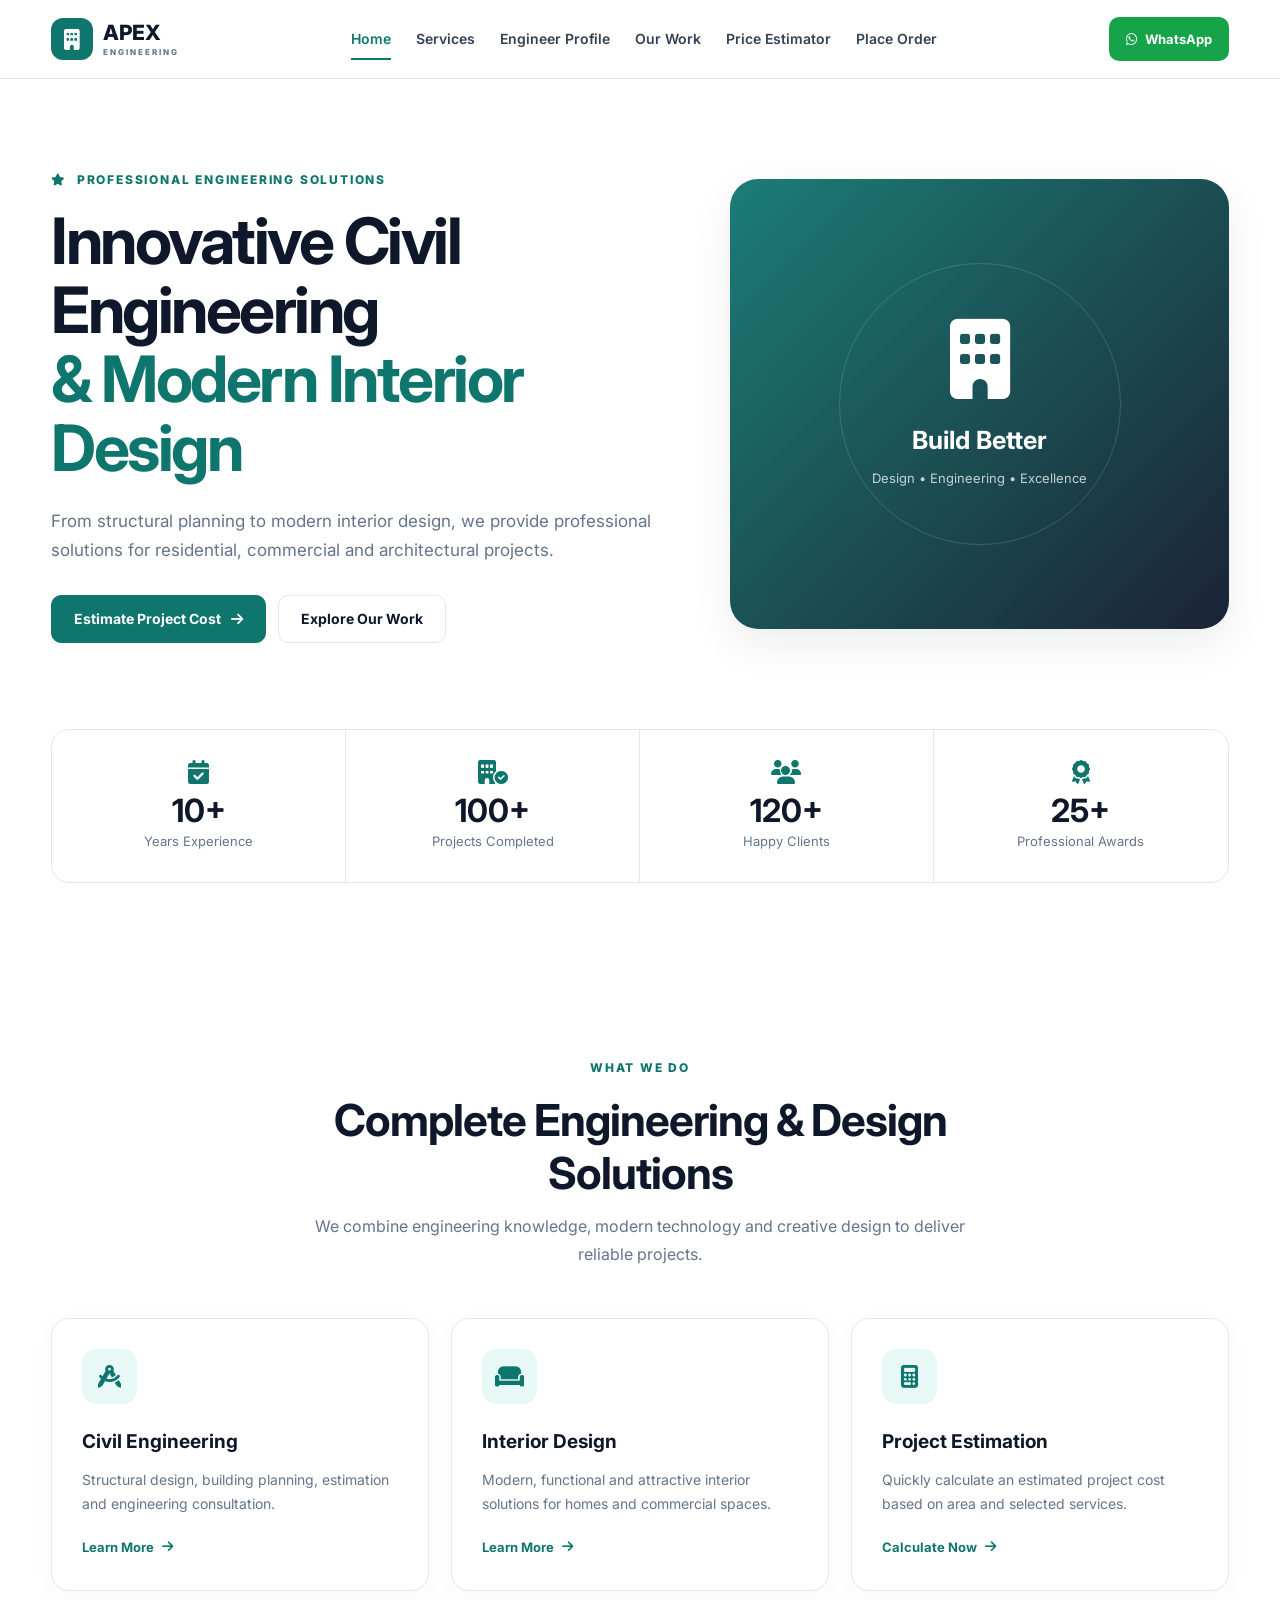
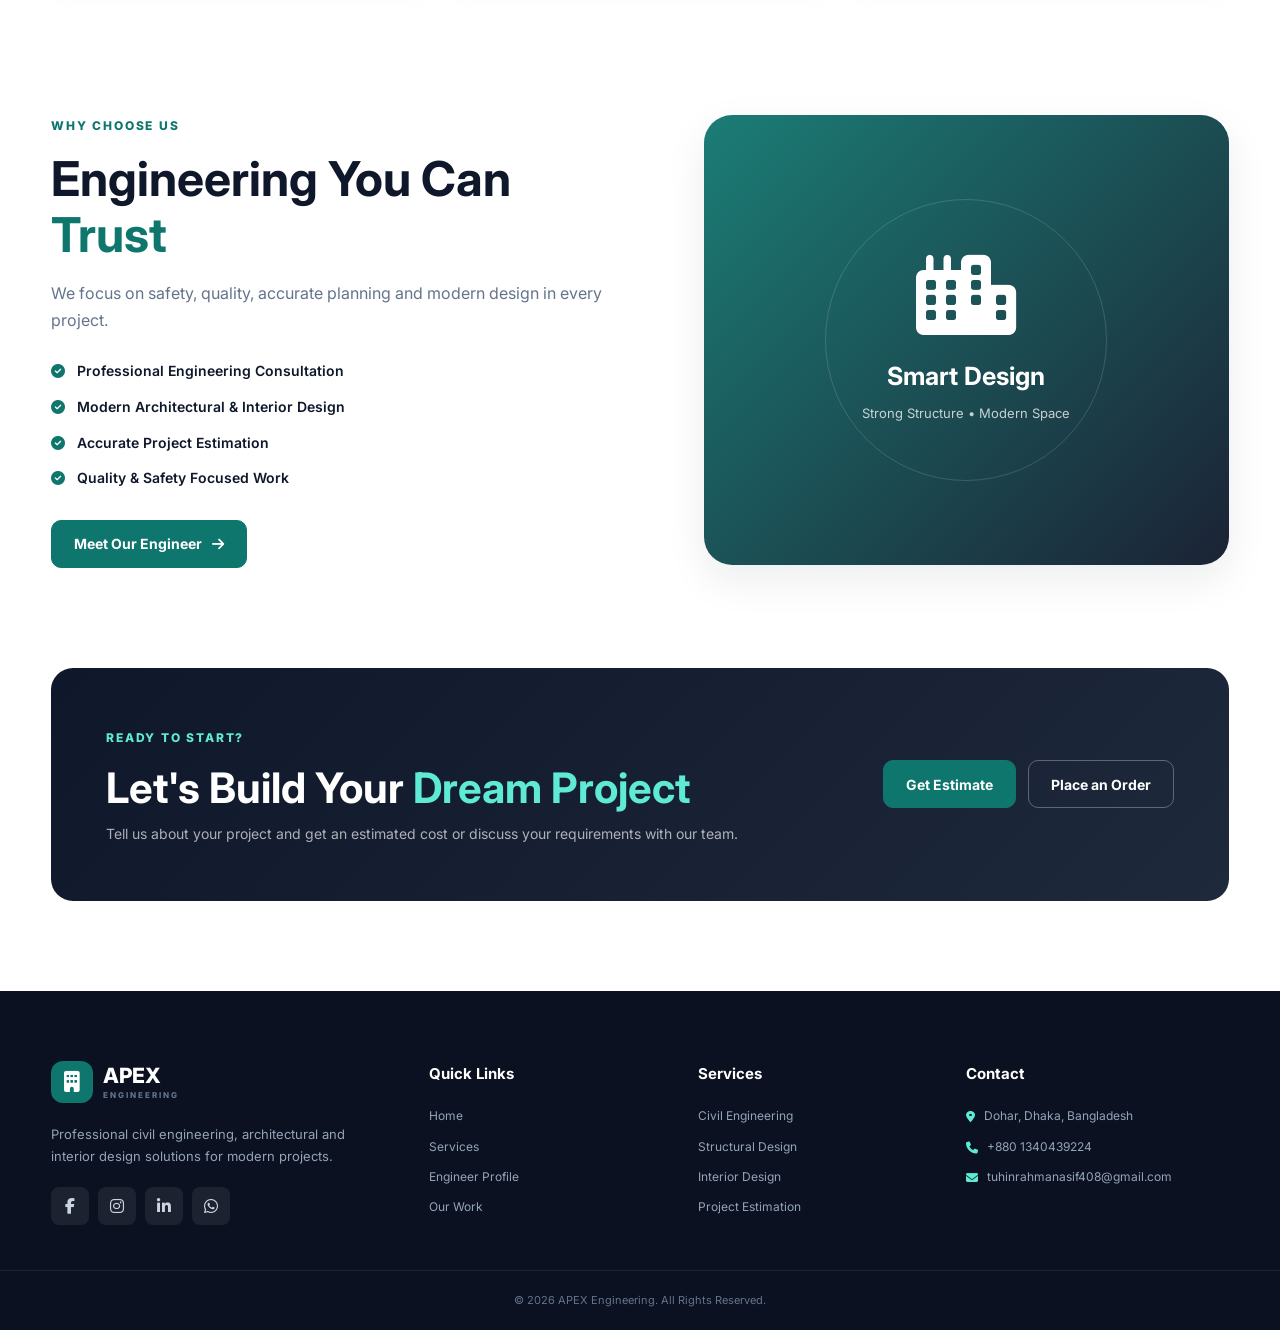
==== index.html @ cb7fb46f "first commit" ====
<!DOCTYPE html>
<html lang="en">
<head>
    <meta charset="UTF-8">
    <meta name="viewport" content="width=device-width, initial-scale=1.0">
    <title>APEX Engineering | Civil Engineering & Interior Design</title>
    <meta name="description" content="APEX Engineering - civil engineering and interior design services in Bangladesh. Get a free quote for your residential or commercial project.">
    <meta property="og:title" content="APEX Engineering | Civil Engineering & Interior Design">
    <meta property="og:description" content="APEX Engineering - civil engineering and interior design services in Bangladesh. Get a free quote for your residential or commercial project.">
    <meta property="og:type" content="website">

    <link rel="stylesheet" href="style.css">

    <link rel="preconnect" href="https://fonts.googleapis.com">
    <link rel="preconnect" href="https://fonts.gstatic.com" crossorigin>
    <link href="https://fonts.googleapis.com/css2?family=Inter:wght@400;500;600;700;800&display=swap" rel="stylesheet">

    <link rel="stylesheet"
          href="https://cdnjs.cloudflare.com/ajax/libs/font-awesome/6.5.2/css/all.min.css">
</head>

<body>

<header class="header">
    <nav class="navbar">

        <a href="index.html" class="logo">
            <i class="fa-solid fa-building"></i>
            <span>APEX <small>ENGINEERING</small></span>
        </a>

        <div class="nav-links">
            <a href="index.html" class="active">Home</a>
            <a href="services.html">Services</a>
            <a href="about.html">Engineer Profile</a>
            <a href="portfolio.html">Our Work</a>
            <a href="calculator.html">Price Estimator</a>
            <a href="order.html">Place Order</a>
        </div>

        <a href="https://wa.me/8801876910424" class="whatsapp-btn">
            <i class="fa-brands fa-whatsapp"></i>
            WhatsApp
        </a>

        <button class="menu-btn">
            <i class="fa-solid fa-bars"></i>
        </button>

    </nav>
</header>


<main>

    <!-- HERO SECTION -->
    <section class="hero">

        <div class="hero-content">

            <span class="hero-tag">
                <i class="fa-solid fa-star"></i>
                PROFESSIONAL ENGINEERING SOLUTIONS
            </span>

            <h1>
                Innovative Civil Engineering
                <span>& Modern Interior Design</span>
            </h1>

            <p>
                From structural planning to modern interior design,
                we provide professional solutions for residential,
                commercial and architectural projects.
            </p>

            <div class="hero-buttons">
                <a href="calculator.html" class="btn primary-btn">
                    Estimate Project Cost
                    <i class="fa-solid fa-arrow-right"></i>
                </a>

                <a href="portfolio.html" class="btn secondary-btn">
                    Explore Our Work
                </a>
            </div>

        </div>

        <div class="hero-image">
            <div class="hero-image-box">
                <i class="fa-solid fa-building"></i>
                <h3>Build Better</h3>
                <p>Design • Engineering • Excellence</p>
            </div>
        </div>

    </section>


    <!-- STATS -->
    <section class="stats-section">

        <div class="stat-box">
            <i class="fa-solid fa-calendar-check"></i>
            <h2>10+</h2>
            <p>Years Experience</p>
        </div>

        <div class="stat-box">
            <i class="fa-solid fa-building-circle-check"></i>
            <h2>100+</h2>
            <p>Projects Completed</p>
        </div>

        <div class="stat-box">
            <i class="fa-solid fa-users"></i>
            <h2>120+</h2>
            <p>Happy Clients</p>
        </div>

        <div class="stat-box">
            <i class="fa-solid fa-award"></i>
            <h2>25+</h2>
            <p>Professional Awards</p>
        </div>

    </section>


    <!-- INTRO -->
    <section class="section">

        <div class="section-heading">
            <span>WHAT WE DO</span>
            <h2>Complete Engineering & Design Solutions</h2>
            <p>
                We combine engineering knowledge, modern technology
                and creative design to deliver reliable projects.
            </p>
        </div>


        <div class="service-preview-grid">

            <div class="service-card">
                <div class="service-icon">
                    <i class="fa-solid fa-drafting-compass"></i>
                </div>

                <h3>Civil Engineering</h3>

                <p>
                    Structural design, building planning,
                    estimation and engineering consultation.
                </p>

                <a href="services.html">
                    Learn More <i class="fa-solid fa-arrow-right"></i>
                </a>
            </div>


            <div class="service-card">
                <div class="service-icon">
                    <i class="fa-solid fa-couch"></i>
                </div>

                <h3>Interior Design</h3>

                <p>
                    Modern, functional and attractive interior
                    solutions for homes and commercial spaces.
                </p>

                <a href="services.html">
                    Learn More <i class="fa-solid fa-arrow-right"></i>
                </a>
            </div>


            <div class="service-card">
                <div class="service-icon">
                    <i class="fa-solid fa-calculator"></i>
                </div>

                <h3>Project Estimation</h3>

                <p>
                    Quickly calculate an estimated project cost
                    based on area and selected services.
                </p>

                <a href="calculator.html">
                    Calculate Now <i class="fa-solid fa-arrow-right"></i>
                </a>
            </div>

        </div>

    </section>


    <!-- WHY CHOOSE US -->
    <section class="why-section">

        <div class="why-content">

            <span class="section-label">WHY CHOOSE US</span>

            <h2>
                Engineering You Can
                <span>Trust</span>
            </h2>

            <p>
                We focus on safety, quality, accurate planning and
                modern design in every project.
            </p>

            <div class="check-list">

                <div>
                    <i class="fa-solid fa-circle-check"></i>
                    <span>Professional Engineering Consultation</span>
                </div>

                <div>
                    <i class="fa-solid fa-circle-check"></i>
                    <span>Modern Architectural & Interior Design</span>
                </div>

                <div>
                    <i class="fa-solid fa-circle-check"></i>
                    <span>Accurate Project Estimation</span>
                </div>

                <div>
                    <i class="fa-solid fa-circle-check"></i>
                    <span>Quality & Safety Focused Work</span>
                </div>

            </div>

            <a href="about.html" class="btn primary-btn">
                Meet Our Engineer
                <i class="fa-solid fa-arrow-right"></i>
            </a>

        </div>

        <div class="why-image">
            <div class="building-placeholder">
                <i class="fa-solid fa-city"></i>
                <h3>Smart Design</h3>
                <p>Strong Structure • Modern Space</p>
            </div>
        </div>

    </section>


    <!-- CTA -->
    <section class="cta-section">

        <div>
            <span>READY TO START?</span>

            <h2>
                Let's Build Your
                <strong>Dream Project</strong>
            </h2>

            <p>
                Tell us about your project and get an estimated
                cost or discuss your requirements with our team.
            </p>
        </div>

        <div class="cta-buttons">

            <a href="calculator.html" class="btn primary-btn">
                Get Estimate
            </a>

            <a href="order.html" class="btn secondary-btn">
                Place an Order
            </a>

        </div>

    </section>

</main>


<footer class="footer">

    <div class="footer-container">

        <div class="footer-about">

            <a href="index.html" class="logo">
                <i class="fa-solid fa-building"></i>
                <span>APEX <small>ENGINEERING</small></span>
            </a>

            <p>
                Professional civil engineering, architectural and
                interior design solutions for modern projects.
            </p>

            <div class="social-links">
                <a href="#"><i class="fa-brands fa-facebook-f"></i></a>
                <a href="#"><i class="fa-brands fa-instagram"></i></a>
                <a href="#"><i class="fa-brands fa-linkedin-in"></i></a>
                <a href="https://wa.me/8801876910424">
                    <i class="fa-brands fa-whatsapp"></i>
                </a>
            </div>

        </div>


        <div class="footer-column">

            <h3>Quick Links</h3>

            <a href="index.html">Home</a>
            <a href="services.html">Services</a>
            <a href="about.html">Engineer Profile</a>
            <a href="portfolio.html">Our Work</a>

        </div>


        <div class="footer-column">

            <h3>Services</h3>

            <a href="services.html">Civil Engineering</a>
            <a href="services.html">Structural Design</a>
            <a href="services.html">Interior Design</a>
            <a href="calculator.html">Project Estimation</a>

        </div>


        <div class="footer-column">

            <h3>Contact</h3>

            <p>
                <i class="fa-solid fa-location-dot"></i>
                Dohar, Dhaka, Bangladesh
            </p>

            <p>
                <i class="fa-solid fa-phone"></i>
                +880 1340439224
            </p>

            <p>
                <i class="fa-solid fa-envelope"></i>
                tuhinrahmanasif408@gmail.com
            </p>

        </div>

    </div>


    <div class="footer-bottom">
        <p>
            © 2026 APEX Engineering. All Rights Reserved.
        </p>
    </div>

</footer>


<script src="config.js"></script>
<script src="script.js"></script>

</body>
</html>
---- style.css ----
/* =========================================
   APEX ENGINEERING
   GLOBAL STYLE SHEET
========================================= */

* {
    margin: 0;
    padding: 0;
    box-sizing: border-box;
}

:root {
    --primary: #0f766e;
    --primary-dark: #115e59;
    --secondary: #14b8a6;
    --dark: #0f172a;
    --dark-2: #1e293b;
    --text: #334155;
    --muted: #64748b;
    --light: #f8fafc;
    --white: #ffffff;
    --border: #e2e8f0;
    --shadow: 0 15px 40px rgba(15, 23, 42, 0.08);
    --radius: 18px;
}

html {
    scroll-behavior: smooth;
}

body {
    font-family: "Inter", sans-serif;
    background: var(--white);
    color: var(--text);
    line-height: 1.7;
}

a {
    text-decoration: none;
    color: inherit;
}

button,
input,
textarea,
select {
    font-family: inherit;
}

img {
    max-width: 100%;
    display: block;
}


/* =========================================
   HEADER / NAVBAR
========================================= */

.header {
    position: sticky;
    top: 0;
    z-index: 1000;
    background: rgba(255, 255, 255, 0.96);
    border-bottom: 1px solid var(--border);
    backdrop-filter: blur(12px);
}

.navbar {
    width: min(1200px, 92%);
    margin: auto;
    min-height: 78px;

    display: flex;
    align-items: center;
    justify-content: space-between;
    gap: 25px;
}

.logo {
    display: inline-flex;
    align-items: center;
    gap: 10px;

    color: var(--dark);
    font-size: 21px;
    font-weight: 800;
    letter-spacing: -0.5px;
}

.logo i {
    width: 42px;
    height: 42px;

    display: flex;
    align-items: center;
    justify-content: center;

    border-radius: 12px;

    background: var(--primary);
    color: white;
}

.logo span {
    display: flex;
    flex-direction: column;
    line-height: 1;
}

.logo small {
    margin-top: 5px;

    font-size: 8px;
    letter-spacing: 2px;
    color: var(--muted);
}

.nav-links {
    display: flex;
    align-items: center;
    gap: 25px;
}

.nav-links a {
    position: relative;

    color: var(--text);
    font-size: 14px;
    font-weight: 600;

    transition: 0.3s ease;
}

.nav-links a:hover,
.nav-links a.active {
    color: var(--primary);
}

.nav-links a.active::after {
    content: "";

    position: absolute;
    left: 0;
    right: 0;
    bottom: -9px;

    height: 2px;
    background: var(--primary);
}

.whatsapp-btn {
    display: inline-flex;
    align-items: center;
    gap: 8px;

    padding: 11px 17px;

    border-radius: 10px;

    background: #16a34a;
    color: white;

    font-size: 13px;
    font-weight: 700;

    transition: 0.3s ease;
}

.whatsapp-btn:hover {
    transform: translateY(-2px);
    filter: brightness(0.95);
}

.menu-btn {
    display: none;

    border: 0;
    background: transparent;

    font-size: 25px;
    color: var(--dark);

    cursor: pointer;
}


/* =========================================
   BUTTONS
========================================= */

.btn {
    display: inline-flex;
    align-items: center;
    justify-content: center;
    gap: 10px;

    min-height: 48px;
    padding: 0 22px;

    border-radius: 10px;

    font-size: 14px;
    font-weight: 700;

    transition: 0.3s ease;
    cursor: pointer;
}

.primary-btn {
    background: var(--primary);
    color: white;
    border: 1px solid var(--primary);
}

.primary-btn:hover {
    background: var(--primary-dark);
    border-color: var(--primary-dark);

    transform: translateY(-2px);
    box-shadow: 0 10px 25px rgba(15, 118, 110, 0.25);
}

.secondary-btn {
    background: white;
    color: var(--dark);
    border: 1px solid var(--border);
}

.secondary-btn:hover {
    border-color: var(--primary);
    color: var(--primary);

    transform: translateY(-2px);
}

.hero-buttons,
.cta-buttons {
    display: flex;
    align-items: center;
    gap: 12px;
    flex-wrap: wrap;
}


/* =========================================
   HOME HERO
========================================= */

.hero {
    width: min(1200px, 92%);
    min-height: 650px;

    margin: auto;

    display: grid;
    grid-template-columns: 1.1fr 0.9fr;
    align-items: center;

    gap: 70px;
    padding: 70px 0;
}

.hero-content {
    max-width: 650px;
}

.hero-tag,
.page-hero > span,
.section-heading > span,
.section-label,
.cta-section > div > span {
    display: inline-block;

    margin-bottom: 15px;

    color: var(--primary);

    font-size: 12px;
    font-weight: 800;
    letter-spacing: 1.8px;
}

.hero-tag i {
    margin-right: 5px;
}

.hero h1 {
    color: var(--dark);

    font-size: clamp(40px, 5vw, 66px);
    line-height: 1.08;

    letter-spacing: -2.5px;
}

.hero h1 span {
    display: block;
    color: var(--primary);
}

.hero p {
    max-width: 600px;

    margin: 25px 0 30px;

    color: var(--muted);
    font-size: 17px;
}

.hero-image {
    display: flex;
    justify-content: center;
}

.hero-image-box,
.building-placeholder,
.profile-placeholder {
    position: relative;

    width: 100%;
    min-height: 450px;

    display: flex;
    flex-direction: column;
    align-items: center;
    justify-content: center;

    overflow: hidden;

    border-radius: 28px;

    background:
        linear-gradient(135deg, rgba(15, 118, 110, 0.95), rgba(15, 23, 42, 0.95));

    color: white;

    box-shadow: var(--shadow);
}

.hero-image-box::before,
.building-placeholder::before,
.profile-placeholder::before {
    content: "";

    position: absolute;

    width: 280px;
    height: 280px;

    border: 1px solid rgba(255, 255, 255, 0.15);
    border-radius: 50%;
}

.hero-image-box i,
.building-placeholder i {
    position: relative;

    margin-bottom: 20px;

    font-size: 80px;
}

.hero-image-box h3,
.building-placeholder h3 {
    position: relative;

    font-size: 25px;
}

.hero-image-box p,
.building-placeholder p {
    position: relative;

    margin: 5px 0 0;

    color: rgba(255, 255, 255, 0.75);
    font-size: 13px;
}


/* =========================================
   STATS
========================================= */

.stats-section {
    width: min(1200px, 92%);
    margin: 0 auto 80px;

    display: grid;
    grid-template-columns: repeat(4, 1fr);

    border: 1px solid var(--border);
    border-radius: var(--radius);

    overflow: hidden;
}

.stat-box {
    padding: 30px 20px;

    text-align: center;

    border-right: 1px solid var(--border);
}

.stat-box:last-child {
    border-right: none;
}

.stat-box i {
    margin-bottom: 8px;

    color: var(--primary);
    font-size: 24px;
}

.stat-box h2 {
    color: var(--dark);

    font-size: 32px;
    line-height: 1.2;
}

.stat-box p {
    color: var(--muted);
    font-size: 13px;
}


/* =========================================
   GENERAL SECTION
========================================= */

.section {
    width: min(1200px, 92%);
    margin: 0 auto;
    padding: 90px 0;
}

.section-heading {
    max-width: 700px;
    margin: 0 auto 50px;

    text-align: center;
}

.section-heading h2 {
    color: var(--dark);

    font-size: clamp(30px, 4vw, 44px);
    line-height: 1.2;
    letter-spacing: -1px;
}

.section-heading p {
    margin-top: 14px;
    color: var(--muted);
}


/* =========================================
   SERVICE CARDS
========================================= */

.service-preview-grid,
.services-grid {
    display: grid;
    grid-template-columns: repeat(3, 1fr);
    gap: 22px;
}

.service-card {
    padding: 30px;

    background: white;

    border: 1px solid var(--border);
    border-radius: var(--radius);

    box-shadow: 0 5px 25px rgba(15, 23, 42, 0.03);

    transition: 0.3s ease;
}

.service-card:hover {
    transform: translateY(-7px);
    border-color: rgba(15, 118, 110, 0.3);

    box-shadow: var(--shadow);
}

.service-icon {
    width: 55px;
    height: 55px;

    display: flex;
    align-items: center;
    justify-content: center;

    margin-bottom: 22px;

    border-radius: 14px;

    background: rgba(20, 184, 166, 0.1);
    color: var(--primary);

    font-size: 23px;
}

.service-card h3 {
    margin-bottom: 10px;

    color: var(--dark);
    font-size: 19px;
}

.service-card p {
    color: var(--muted);
    font-size: 14px;
}

.service-card a {
    display: inline-flex;
    align-items: center;
    gap: 8px;

    margin-top: 20px;

    color: var(--primary);

    font-size: 13px;
    font-weight: 700;
}

.service-card ul {
    margin-top: 20px;
    padding-left: 0;

    list-style: none;
}

.service-card li {
    position: relative;

    padding: 7px 0 7px 22px;

    color: var(--text);
    font-size: 13px;
}

.service-card li::before {
    content: "\f058";

    position: absolute;
    left: 0;

    font-family: "Font Awesome 6 Free";
    font-weight: 900;

    color: var(--primary);
}


/* =========================================
   WHY SECTION
========================================= */

.why-section {
    width: min(1200px, 92%);
    margin: 30px auto 100px;

    display: grid;
    grid-template-columns: 1fr 0.9fr;

    gap: 70px;
    align-items: center;
}

.why-content h2 {
    color: var(--dark);

    font-size: clamp(32px, 4vw, 48px);
    line-height: 1.15;
}

.why-content h2 span,
.calculator-info h2 span,
.order-info h2 span {
    color: var(--primary);
}

.why-content > p {
    max-width: 600px;

    margin: 18px 0 25px;

    color: var(--muted);
}

.check-list {
    margin-bottom: 30px;
}

.check-list div {
    display: flex;
    align-items: center;
    gap: 12px;

    margin: 12px 0;

    color: var(--dark);
    font-size: 14px;
    font-weight: 600;
}

.check-list i {
    color: var(--primary);
}


/* =========================================
   PAGE HERO
========================================= */

.page-hero {
    padding: 100px 20px;

    text-align: center;

    background:
        linear-gradient(
            135deg,
            rgba(15, 118, 110, 0.08),
            rgba(15, 23, 42, 0.03)
        );

    border-bottom: 1px solid var(--border);
}

.page-hero h1 {
    max-width: 900px;

    margin: auto;

    color: var(--dark);

    font-size: clamp(34px, 5vw, 55px);
    line-height: 1.15;
    letter-spacing: -1.5px;
}

.page-hero p {
    max-width: 700px;

    margin: 18px auto 0;

    color: var(--muted);
}


/* =========================================
   PROFILE
========================================= */

.profile-section {
    width: min(1100px, 92%);
    margin: auto;
    padding: 100px 0;

    display: grid;
    grid-template-columns: 0.8fr 1.2fr;

    gap: 70px;
    align-items: center;
}

.profile-placeholder {
    min-height: 500px;
}

.profile-placeholder i {
    position: relative;

    font-size: 120px;
}

.profile-content h2 {
    color: var(--dark);

    font-size: clamp(34px, 4vw, 48px);
    line-height: 1.2;
}

.profile-content h3 {
    margin-top: 8px;

    color: var(--primary);
    font-size: 18px;
}

.profile-content > p {
    margin-top: 18px;

    color: var(--muted);
    font-size: 14px;
}

.profile-stats {
    display: flex;
    gap: 35px;

    margin-top: 30px;
}

.profile-stats div {
    display: flex;
    flex-direction: column;
}

.profile-stats strong {
    color: var(--dark);
    font-size: 28px;
}

.profile-stats span {
    color: var(--muted);
    font-size: 12px;
}


/* =========================================
   EXPERTISE
========================================= */

.expertise-grid {
    display: grid;
    grid-template-columns: repeat(4, 1fr);
    gap: 20px;
}

.expertise-card {
    padding: 30px;

    text-align: center;

    border: 1px solid var(--border);
    border-radius: var(--radius);

    transition: 0.3s ease;
}

.expertise-card:hover {
    transform: translateY(-5px);
    box-shadow: var(--shadow);
}

.expertise-card i {
    margin-bottom: 18px;

    color: var(--primary);
    font-size: 30px;
}

.expertise-card h3 {
    color: var(--dark);
    font-size: 17px;
}

.expertise-card p {
    margin-top: 8px;

    color: var(--muted);
    font-size: 13px;
}


/* =========================================
   PORTFOLIO
========================================= */

.portfolio-section {
    width: min(1200px, 92%);
    margin: auto;
    padding: 90px 0;
}

.portfolio-filters {
    display: flex;
    justify-content: center;
    gap: 10px;

    margin-bottom: 40px;

    flex-wrap: wrap;
}

.filter-btn {
    padding: 10px 18px;

    background: white;

    border: 1px solid var(--border);
    border-radius: 8px;

    color: var(--text);

    font-size: 13px;
    font-weight: 700;

    cursor: pointer;
    transition: 0.3s ease;
}

.filter-btn:hover,
.filter-btn.active {
    background: var(--primary);
    color: white;
    border-color: var(--primary);
}

.portfolio-grid {
    display: grid;
    grid-template-columns: repeat(3, 1fr);
    gap: 25px;
}

.project-card {
    overflow: hidden;

    background: white;

    border: 1px solid var(--border);
    border-radius: var(--radius);

    transition: 0.3s ease;
}

.project-card:hover {
    transform: translateY(-7px);
    box-shadow: var(--shadow);
}

.project-image {
    height: 240px;
    overflow: hidden;
    background: var(--light);
}

.project-image img {
    width: 100%;
    height: 100%;

    object-fit: cover;

    transition: 0.5s ease;
}

.project-card:hover .project-image img {
    transform: scale(1.05);
}

.project-content {
    padding: 25px;
}

.project-content > span {
    color: var(--primary);

    font-size: 10px;
    font-weight: 800;
    letter-spacing: 1.5px;
}

.project-content h3 {
    margin: 8px 0;

    color: var(--dark);
    font-size: 19px;
}

.project-content p {
    color: var(--muted);
    font-size: 13px;
}

.project-location {
    display: flex;
    align-items: center;
    gap: 7px;

    margin-top: 17px;

    color: var(--text);
    font-size: 12px;
    font-weight: 600;
}


/* =========================================
   CALCULATOR
========================================= */

.calculator-section {
    width: min(1100px, 92%);
    margin: auto;
    padding: 100px 0;

    display: grid;
    grid-template-columns: 1fr 0.8fr;

    gap: 70px;
    align-items: start;
}

.calculator-box {
    padding: 35px;

    border: 1px solid var(--border);
    border-radius: var(--radius);

    box-shadow: var(--shadow);
}

.calculator-header {
    display: flex;
    align-items: center;
    gap: 15px;

    margin-bottom: 30px;
}

.calculator-header > i {
    width: 55px;
    height: 55px;

    display: flex;
    align-items: center;
    justify-content: center;

    border-radius: 14px;

    background: rgba(20, 184, 166, 0.1);
    color: var(--primary);

    font-size: 22px;
}

.calculator-header h2 {
    color: var(--dark);
    font-size: 21px;
}

.calculator-header p {
    color: var(--muted);
    font-size: 12px;
}

.form-group {
    margin-bottom: 20px;
}

.form-group label {
    display: block;

    margin-bottom: 8px;

    color: var(--dark);

    font-size: 13px;
    font-weight: 700;
}

.form-group input,
.form-group textarea,
.form-group select {
    width: 100%;

    padding: 13px 15px;

    background: white;

    border: 1px solid var(--border);
    border-radius: 9px;

    color: var(--dark);

    font-size: 14px;

    outline: none;

    transition: 0.3s ease;
}

.form-group input:focus,
.form-group textarea:focus,
.form-group select:focus {
    border-color: var(--primary);

    box-shadow: 0 0 0 3px rgba(15, 118, 110, 0.08);
}

.form-group textarea {
    resize: vertical;
}

.calculate-btn {
    width: 100%;
    border: none;
}

.calculator-result {
    margin-top: 25px;
    padding: 25px;

    text-align: center;

    border-radius: 13px;

    background: var(--light);

    border: 1px solid var(--border);
}

.calculator-result span {
    color: var(--muted);

    font-size: 12px;
    font-weight: 700;
}

.calculator-result h2 {
    margin: 5px 0;

    color: var(--primary);

    font-size: 35px;
}

.calculator-result p {
    color: var(--muted);
    font-size: 11px;
}

.calculator-info h2 {
    color: var(--dark);

    font-size: 40px;
    line-height: 1.15;
}

.calculator-info > p {
    margin: 18px 0 30px;

    color: var(--muted);
}

.step {
    display: flex;
    align-items: flex-start;
    gap: 15px;

    margin: 25px 0;
}

.step-number {
    min-width: 45px;
    height: 45px;

    display: flex;
    align-items: center;
    justify-content: center;

    border-radius: 10px;

    background: rgba(20, 184, 166, 0.1);
    color: var(--primary);

    font-size: 12px;
    font-weight: 800;
}

.step h3 {
    color: var(--dark);
    font-size: 16px;
}

.step p {
    color: var(--muted);
    font-size: 12px;
}


/* =========================================
   ORDER PAGE
========================================= */

.order-section {
    width: min(1100px, 92%);
    margin: auto;
    padding: 100px 0;

    display: grid;
    grid-template-columns: 0.8fr 1.2fr;

    gap: 70px;
    align-items: start;
}

.order-info h2 {
    color: var(--dark);

    font-size: clamp(32px, 4vw, 45px);
    line-height: 1.15;
}

.order-info > p {
    margin-top: 18px;

    color: var(--muted);
    font-size: 14px;
}

.contact-info {
    margin-top: 35px;
}

.contact-item {
    display: flex;
    align-items: center;
    gap: 15px;

    margin: 20px 0;
}

.contact-icon {
    width: 45px;
    height: 45px;

    display: flex;
    align-items: center;
    justify-content: center;

    border-radius: 10px;

    background: rgba(20, 184, 166, 0.1);
    color: var(--primary);
}

.contact-item h3 {
    color: var(--dark);
    font-size: 14px;
}

.contact-item p {
    color: var(--muted);
    font-size: 12px;
}

.order-form-box {
    padding: 35px;

    border: 1px solid var(--border);
    border-radius: var(--radius);

    box-shadow: var(--shadow);
}

.form-row {
    display: grid;
    grid-template-columns: 1fr 1fr;
    gap: 18px;
}

.submit-order-btn {
    width: 100%;
    border: none;

    background: #16a34a;
}

.submit-order-btn:hover {
    background: #15803d;
}

.form-note {
    display: flex;
    gap: 7px;

    margin-top: 13px;

    color: var(--muted);
    font-size: 11px;
}


/* =========================================
   CTA
========================================= */

.cta-section {
    width: min(1200px, 92%);
    margin: 20px auto 90px;

    padding: 55px;

    display: flex;
    align-items: center;
    justify-content: space-between;
    gap: 30px;

    border-radius: 22px;

    background:
        linear-gradient(
            135deg,
            var(--dark),
            #1e293b
        );

    color: white;
}

.cta-section > div {
    max-width: 700px;
}

.cta-section > div > span {
    color: #5eead4;
}

.cta-section h2 {
    font-size: clamp(28px, 4vw, 42px);
    line-height: 1.15;
}

.cta-section h2 strong {
    color: #5eead4;
}

.cta-section p {
    margin-top: 10px;

    color: rgba(255, 255, 255, 0.65);
    font-size: 14px;
}

.cta-section .secondary-btn {
    background: transparent;
    border-color: rgba(255, 255, 255, 0.3);
    color: white;
}


/* =========================================
   FOOTER
========================================= */

.footer {
    background: #0b1120;
    color: white;
}

.footer-container {
    width: min(1200px, 92%);
    margin: auto;
    padding: 70px 0 45px;

    display: grid;
    grid-template-columns: 1.5fr 1fr 1fr 1.2fr;

    gap: 50px;
}

.footer .logo {
    color: white;
}

.footer-about > p {
    max-width: 350px;

    margin-top: 20px;

    color: #94a3b8;
    font-size: 13px;
}

.social-links {
    display: flex;
    gap: 9px;

    margin-top: 20px;
}

.social-links a {
    width: 38px;
    height: 38px;

    display: flex;
    align-items: center;
    justify-content: center;

    border-radius: 8px;

    background: rgba(255, 255, 255, 0.07);

    color: #cbd5e1;

    transition: 0.3s ease;
}

.social-links a:hover {
    background: var(--primary);
    color: white;
}

.footer-column {
    display: flex;
    flex-direction: column;
    gap: 10px;
}

.footer-column h3 {
    margin-bottom: 10px;

    color: white;
    font-size: 15px;
}

.footer-column a,
.footer-column p {
    color: #94a3b8;
    font-size: 12px;

    transition: 0.3s ease;
}

.footer-column a:hover {
    color: #5eead4;
}

.footer-column p {
    display: flex;
    align-items: flex-start;
    gap: 9px;
}

.footer-column p i {
    margin-top: 5px;
    color: #5eead4;
}

.footer-bottom {
    padding: 20px;

    text-align: center;

    border-top: 1px solid rgba(255, 255, 255, 0.08);

    color: #64748b;
    font-size: 11px;
}


/* =========================================
   RESPONSIVE
========================================= */

@media (max-width: 1050px) {

    .nav-links {
        gap: 15px;
    }

    .nav-links a {
        font-size: 12px;
    }

    .hero {
        gap: 40px;
    }

    .footer-container {
        grid-template-columns: repeat(2, 1fr);
    }

    .expertise-grid {
        grid-template-columns: repeat(2, 1fr);
    }

    .portfolio-grid {
        grid-template-columns: repeat(2, 1fr);
    }

}


@media (max-width: 850px) {

    .navbar {
        min-height: 70px;
    }

    .nav-links {
        display: none;

        position: absolute;

        top: 70px;
        left: 0;
        right: 0;

        padding: 20px;

        flex-direction: column;
        align-items: stretch;
        gap: 0;

        background: white;

        border-bottom: 1px solid var(--border);

        box-shadow: 0 15px 30px rgba(15, 23, 42, 0.08);
    }

    .nav-links.show {
        display: flex;
    }

    .nav-links a {
        padding: 13px 10px;
    }

    .nav-links a.active::after {
        display: none;
    }

    .whatsapp-btn {
        margin-left: auto;
    }

    .menu-btn {
        display: block;
    }

    .hero {
        grid-template-columns: 1fr;
        padding: 70px 0;
    }

    .hero-content {
        text-align: center;
        margin: auto;
    }

    .hero p {
        margin-left: auto;
        margin-right: auto;
    }

    .hero-buttons {
        justify-content: center;
    }

    .hero-image-box {
        min-height: 350px;
    }

    .stats-section {
        grid-template-columns: repeat(2, 1fr);
    }

    .stat-box:nth-child(2) {
        border-right: none;
    }

    .stat-box:nth-child(-n + 2) {
        border-bottom: 1px solid var(--border);
    }

    .service-preview-grid,
    .services-grid {
        grid-template-columns: repeat(2, 1fr);
    }

    .why-section,
    .profile-section,
    .calculator-section,
    .order-section {
        grid-template-columns: 1fr;
        gap: 45px;
    }

    .profile-placeholder {
        min-height: 400px;
    }

    .cta-section {
        flex-direction: column;
        align-items: flex-start;
    }

}


@media (max-width: 600px) {

    .navbar {
        width: 94%;
    }

    .logo {
        font-size: 17px;
    }

    .logo i {
        width: 37px;
        height: 37px;
    }

    .whatsapp-btn {
        display: none;
    }

    .hero {
        width: 94%;
        padding: 55px 0;
    }

    .hero h1 {
        font-size: 39px;
    }

    .hero p {
        font-size: 14px;
    }

    .hero-buttons,
    .cta-buttons {
        width: 100%;
        flex-direction: column;
        align-items: stretch;
    }

    .btn {
        width: 100%;
    }

    .stats-section {
        width: 94%;
    }

    .stat-box {
        padding: 22px 10px;
    }

    .stat-box h2 {
        font-size: 25px;
    }

    .section,
    .portfolio-section,
    .calculator-section,
    .order-section,
    .profile-section {
        width: 94%;
        padding: 65px 0;
    }

    .service-preview-grid,
    .services-grid,
    .portfolio-grid,
    .expertise-grid {
        grid-template-columns: 1fr;
    }

    .page-hero {
        padding: 70px 15px;
    }

    .page-hero h1 {
        font-size: 35px;
    }

    .profile-stats {
        gap: 20px;
        flex-wrap: wrap;
    }

    .form-row {
        grid-template-columns: 1fr;
        gap: 0;
    }

    .calculator-box,
    .order-form-box {
        padding: 22px;
    }

    .cta-section {
        width: 94%;
        padding: 35px 25px;
    }

    .footer-container {
        width: 94%;
        grid-template-columns: 1fr;
        gap: 35px;
    }

}


/* =========================================
   UTILITY
========================================= */

.hidden {
    display: none !important;
}

.fade-out {
    opacity: 0;
    transition: opacity 0.25s ease;
}
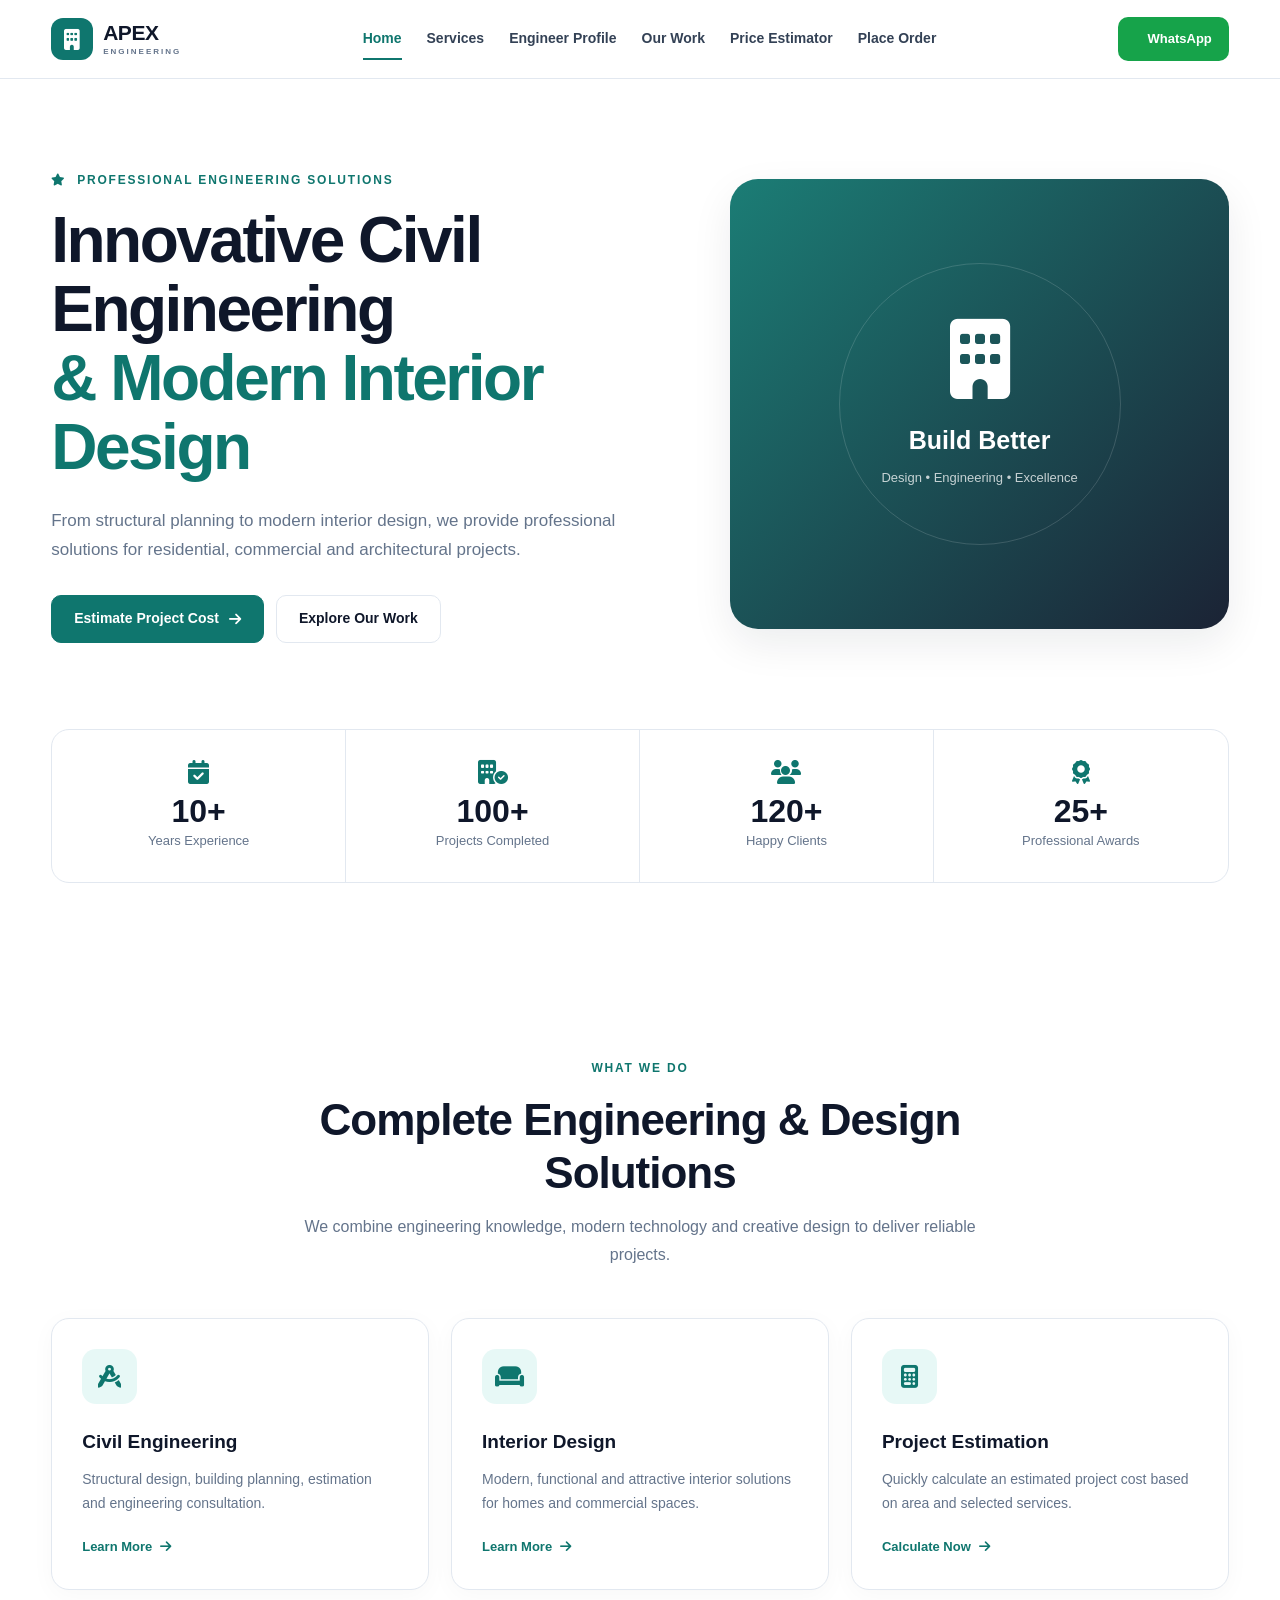
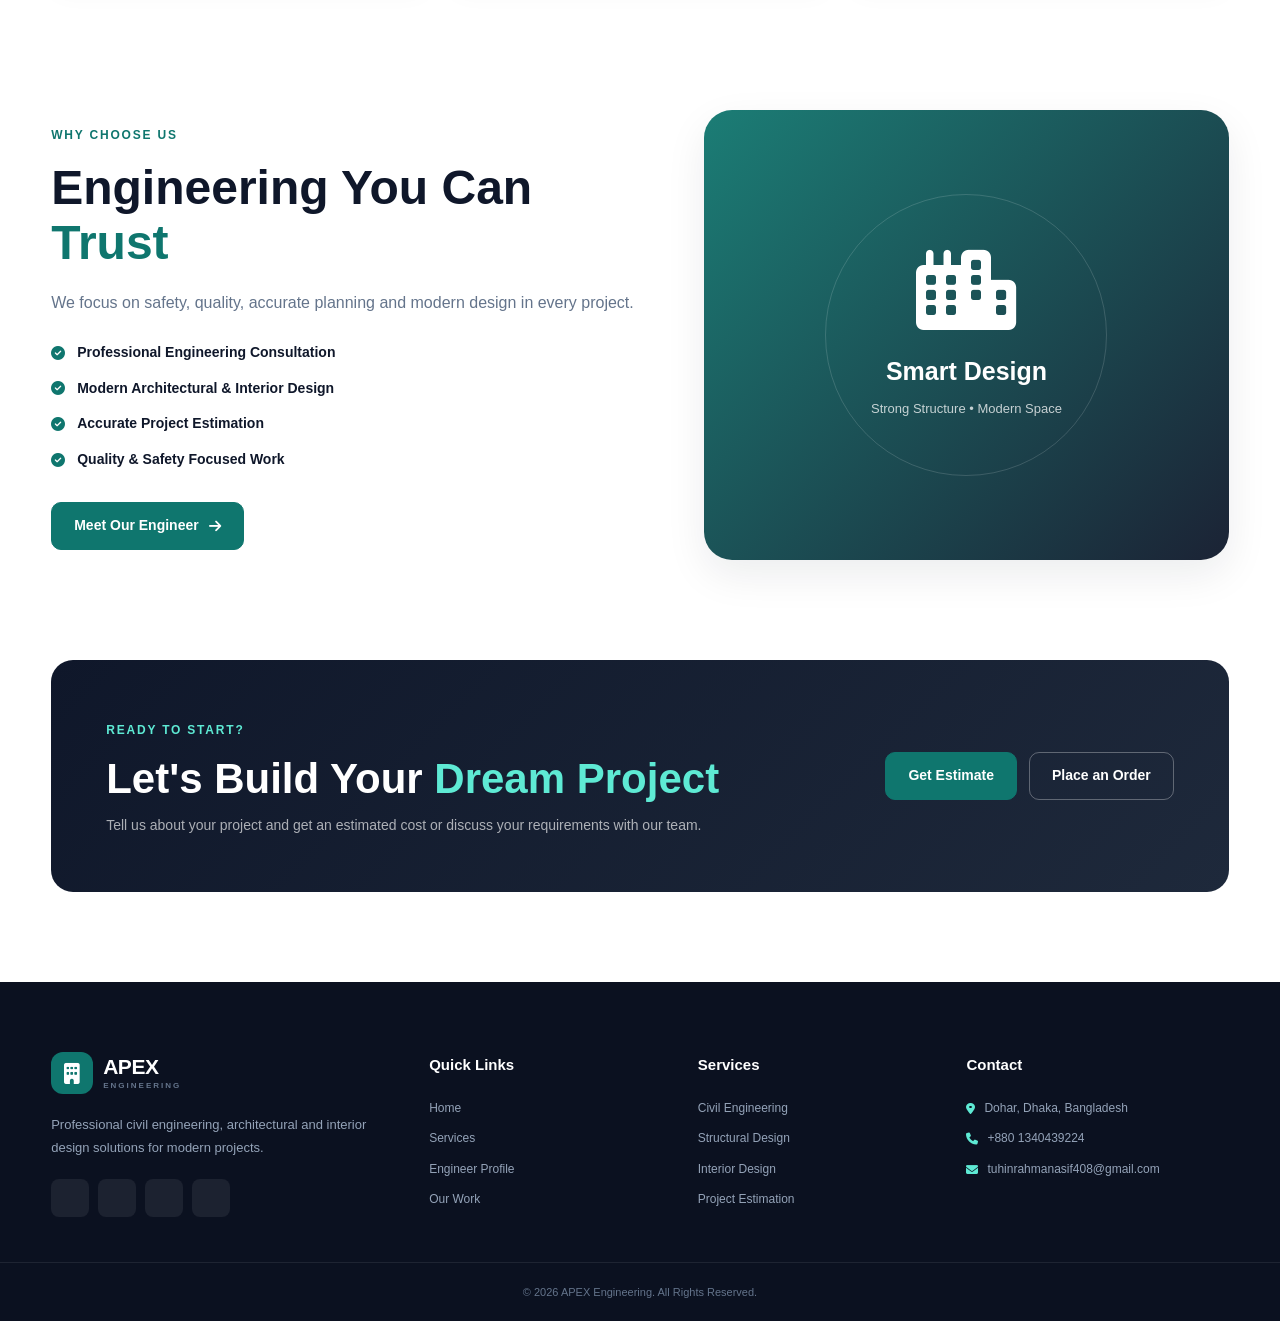
==== commit 6a5fea43: "update eng and folder and image and root index redirect" ====
--- a/index.html
+++ b/index.html
@@ -1,386 +1,11 @@
 <!DOCTYPE html>
 <html lang="en">
-<head>
+
     <meta charset="UTF-8">
-    <meta name="viewport" content="width=device-width, initial-scale=1.0">
-    <title>APEX Engineering | Civil Engineering & Interior Design</title>
-    <meta name="description" content="APEX Engineering - civil engineering and interior design services in Bangladesh. Get a free quote for your residential or commercial project.">
-    <meta property="og:title" content="APEX Engineering | Civil Engineering & Interior Design">
-    <meta property="og:description" content="APEX Engineering - civil engineering and interior design services in Bangladesh. Get a free quote for your residential or commercial project.">
-    <meta property="og:type" content="website">
+    <meta http-equiv="refresh" content="0; url='./html/index.html'" >
+    <title>Redirecting...</title>
+    <body>
+        
+    </body>
 
-    <link rel="stylesheet" href="style.css">
-
-    <link rel="preconnect" href="https://fonts.googleapis.com">
-    <link rel="preconnect" href="https://fonts.gstatic.com" crossorigin>
-    <link href="https://fonts.googleapis.com/css2?family=Inter:wght@400;500;600;700;800&display=swap" rel="stylesheet">
-
-    <link rel="stylesheet"
-          href="https://cdnjs.cloudflare.com/ajax/libs/font-awesome/6.5.2/css/all.min.css">
-</head>
-
-<body>
-
-<header class="header">
-    <nav class="navbar">
-
-        <a href="index.html" class="logo">
-            <i class="fa-solid fa-building"></i>
-            <span>APEX <small>ENGINEERING</small></span>
-        </a>
-
-        <div class="nav-links">
-            <a href="index.html" class="active">Home</a>
-            <a href="services.html">Services</a>
-            <a href="about.html">Engineer Profile</a>
-            <a href="portfolio.html">Our Work</a>
-            <a href="calculator.html">Price Estimator</a>
-            <a href="order.html">Place Order</a>
-        </div>
-
-        <a href="https://wa.me/8801876910424" class="whatsapp-btn">
-            <i class="fa-brands fa-whatsapp"></i>
-            WhatsApp
-        </a>
-
-        <button class="menu-btn">
-            <i class="fa-solid fa-bars"></i>
-        </button>
-
-    </nav>
-</header>
-
-
-<main>
-
-    <!-- HERO SECTION -->
-    <section class="hero">
-
-        <div class="hero-content">
-
-            <span class="hero-tag">
-                <i class="fa-solid fa-star"></i>
-                PROFESSIONAL ENGINEERING SOLUTIONS
-            </span>
-
-            <h1>
-                Innovative Civil Engineering
-                <span>& Modern Interior Design</span>
-            </h1>
-
-            <p>
-                From structural planning to modern interior design,
-                we provide professional solutions for residential,
-                commercial and architectural projects.
-            </p>
-
-            <div class="hero-buttons">
-                <a href="calculator.html" class="btn primary-btn">
-                    Estimate Project Cost
-                    <i class="fa-solid fa-arrow-right"></i>
-                </a>
-
-                <a href="portfolio.html" class="btn secondary-btn">
-                    Explore Our Work
-                </a>
-            </div>
-
-        </div>
-
-        <div class="hero-image">
-            <div class="hero-image-box">
-                <i class="fa-solid fa-building"></i>
-                <h3>Build Better</h3>
-                <p>Design • Engineering • Excellence</p>
-            </div>
-        </div>
-
-    </section>
-
-
-    <!-- STATS -->
-    <section class="stats-section">
-
-        <div class="stat-box">
-            <i class="fa-solid fa-calendar-check"></i>
-            <h2>10+</h2>
-            <p>Years Experience</p>
-        </div>
-
-        <div class="stat-box">
-            <i class="fa-solid fa-building-circle-check"></i>
-            <h2>100+</h2>
-            <p>Projects Completed</p>
-        </div>
-
-        <div class="stat-box">
-            <i class="fa-solid fa-users"></i>
-            <h2>120+</h2>
-            <p>Happy Clients</p>
-        </div>
-
-        <div class="stat-box">
-            <i class="fa-solid fa-award"></i>
-            <h2>25+</h2>
-            <p>Professional Awards</p>
-        </div>
-
-    </section>
-
-
-    <!-- INTRO -->
-    <section class="section">
-
-        <div class="section-heading">
-            <span>WHAT WE DO</span>
-            <h2>Complete Engineering & Design Solutions</h2>
-            <p>
-                We combine engineering knowledge, modern technology
-                and creative design to deliver reliable projects.
-            </p>
-        </div>
-
-
-        <div class="service-preview-grid">
-
-            <div class="service-card">
-                <div class="service-icon">
-                    <i class="fa-solid fa-drafting-compass"></i>
-                </div>
-
-                <h3>Civil Engineering</h3>
-
-                <p>
-                    Structural design, building planning,
-                    estimation and engineering consultation.
-                </p>
-
-                <a href="services.html">
-                    Learn More <i class="fa-solid fa-arrow-right"></i>
-                </a>
-            </div>
-
-
-            <div class="service-card">
-                <div class="service-icon">
-                    <i class="fa-solid fa-couch"></i>
-                </div>
-
-                <h3>Interior Design</h3>
-
-                <p>
-                    Modern, functional and attractive interior
-                    solutions for homes and commercial spaces.
-                </p>
-
-                <a href="services.html">
-                    Learn More <i class="fa-solid fa-arrow-right"></i>
-                </a>
-            </div>
-
-
-            <div class="service-card">
-                <div class="service-icon">
-                    <i class="fa-solid fa-calculator"></i>
-                </div>
-
-                <h3>Project Estimation</h3>
-
-                <p>
-                    Quickly calculate an estimated project cost
-                    based on area and selected services.
-                </p>
-
-                <a href="calculator.html">
-                    Calculate Now <i class="fa-solid fa-arrow-right"></i>
-                </a>
-            </div>
-
-        </div>
-
-    </section>
-
-
-    <!-- WHY CHOOSE US -->
-    <section class="why-section">
-
-        <div class="why-content">
-
-            <span class="section-label">WHY CHOOSE US</span>
-
-            <h2>
-                Engineering You Can
-                <span>Trust</span>
-            </h2>
-
-            <p>
-                We focus on safety, quality, accurate planning and
-                modern design in every project.
-            </p>
-
-            <div class="check-list">
-
-                <div>
-                    <i class="fa-solid fa-circle-check"></i>
-                    <span>Professional Engineering Consultation</span>
-                </div>
-
-                <div>
-                    <i class="fa-solid fa-circle-check"></i>
-                    <span>Modern Architectural & Interior Design</span>
-                </div>
-
-                <div>
-                    <i class="fa-solid fa-circle-check"></i>
-                    <span>Accurate Project Estimation</span>
-                </div>
-
-                <div>
-                    <i class="fa-solid fa-circle-check"></i>
-                    <span>Quality & Safety Focused Work</span>
-                </div>
-
-            </div>
-
-            <a href="about.html" class="btn primary-btn">
-                Meet Our Engineer
-                <i class="fa-solid fa-arrow-right"></i>
-            </a>
-
-        </div>
-
-        <div class="why-image">
-            <div class="building-placeholder">
-                <i class="fa-solid fa-city"></i>
-                <h3>Smart Design</h3>
-                <p>Strong Structure • Modern Space</p>
-            </div>
-        </div>
-
-    </section>
-
-
-    <!-- CTA -->
-    <section class="cta-section">
-
-        <div>
-            <span>READY TO START?</span>
-
-            <h2>
-                Let's Build Your
-                <strong>Dream Project</strong>
-            </h2>
-
-            <p>
-                Tell us about your project and get an estimated
-                cost or discuss your requirements with our team.
-            </p>
-        </div>
-
-        <div class="cta-buttons">
-
-            <a href="calculator.html" class="btn primary-btn">
-                Get Estimate
-            </a>
-
-            <a href="order.html" class="btn secondary-btn">
-                Place an Order
-            </a>
-
-        </div>
-
-    </section>
-
-</main>
-
-
-<footer class="footer">
-
-    <div class="footer-container">
-
-        <div class="footer-about">
-
-            <a href="index.html" class="logo">
-                <i class="fa-solid fa-building"></i>
-                <span>APEX <small>ENGINEERING</small></span>
-            </a>
-
-            <p>
-                Professional civil engineering, architectural and
-                interior design solutions for modern projects.
-            </p>
-
-            <div class="social-links">
-                <a href="#"><i class="fa-brands fa-facebook-f"></i></a>
-                <a href="#"><i class="fa-brands fa-instagram"></i></a>
-                <a href="#"><i class="fa-brands fa-linkedin-in"></i></a>
-                <a href="https://wa.me/8801876910424">
-                    <i class="fa-brands fa-whatsapp"></i>
-                </a>
-            </div>
-
-        </div>
-
-
-        <div class="footer-column">
-
-            <h3>Quick Links</h3>
-
-            <a href="index.html">Home</a>
-            <a href="services.html">Services</a>
-            <a href="about.html">Engineer Profile</a>
-            <a href="portfolio.html">Our Work</a>
-
-        </div>
-
-
-        <div class="footer-column">
-
-            <h3>Services</h3>
-
-            <a href="services.html">Civil Engineering</a>
-            <a href="services.html">Structural Design</a>
-            <a href="services.html">Interior Design</a>
-            <a href="calculator.html">Project Estimation</a>
-
-        </div>
-
-
-        <div class="footer-column">
-
-            <h3>Contact</h3>
-
-            <p>
-                <i class="fa-solid fa-location-dot"></i>
-                Dohar, Dhaka, Bangladesh
-            </p>
-
-            <p>
-                <i class="fa-solid fa-phone"></i>
-                +880 1340439224
-            </p>
-
-            <p>
-                <i class="fa-solid fa-envelope"></i>
-                tuhinrahmanasif408@gmail.com
-            </p>
-
-        </div>
-
-    </div>
-
-
-    <div class="footer-bottom">
-        <p>
-            © 2026 APEX Engineering. All Rights Reserved.
-        </p>
-    </div>
-
-</footer>
-
-
-<script src="config.js"></script>
-<script src="script.js"></script>
-
-</body>
 </html>
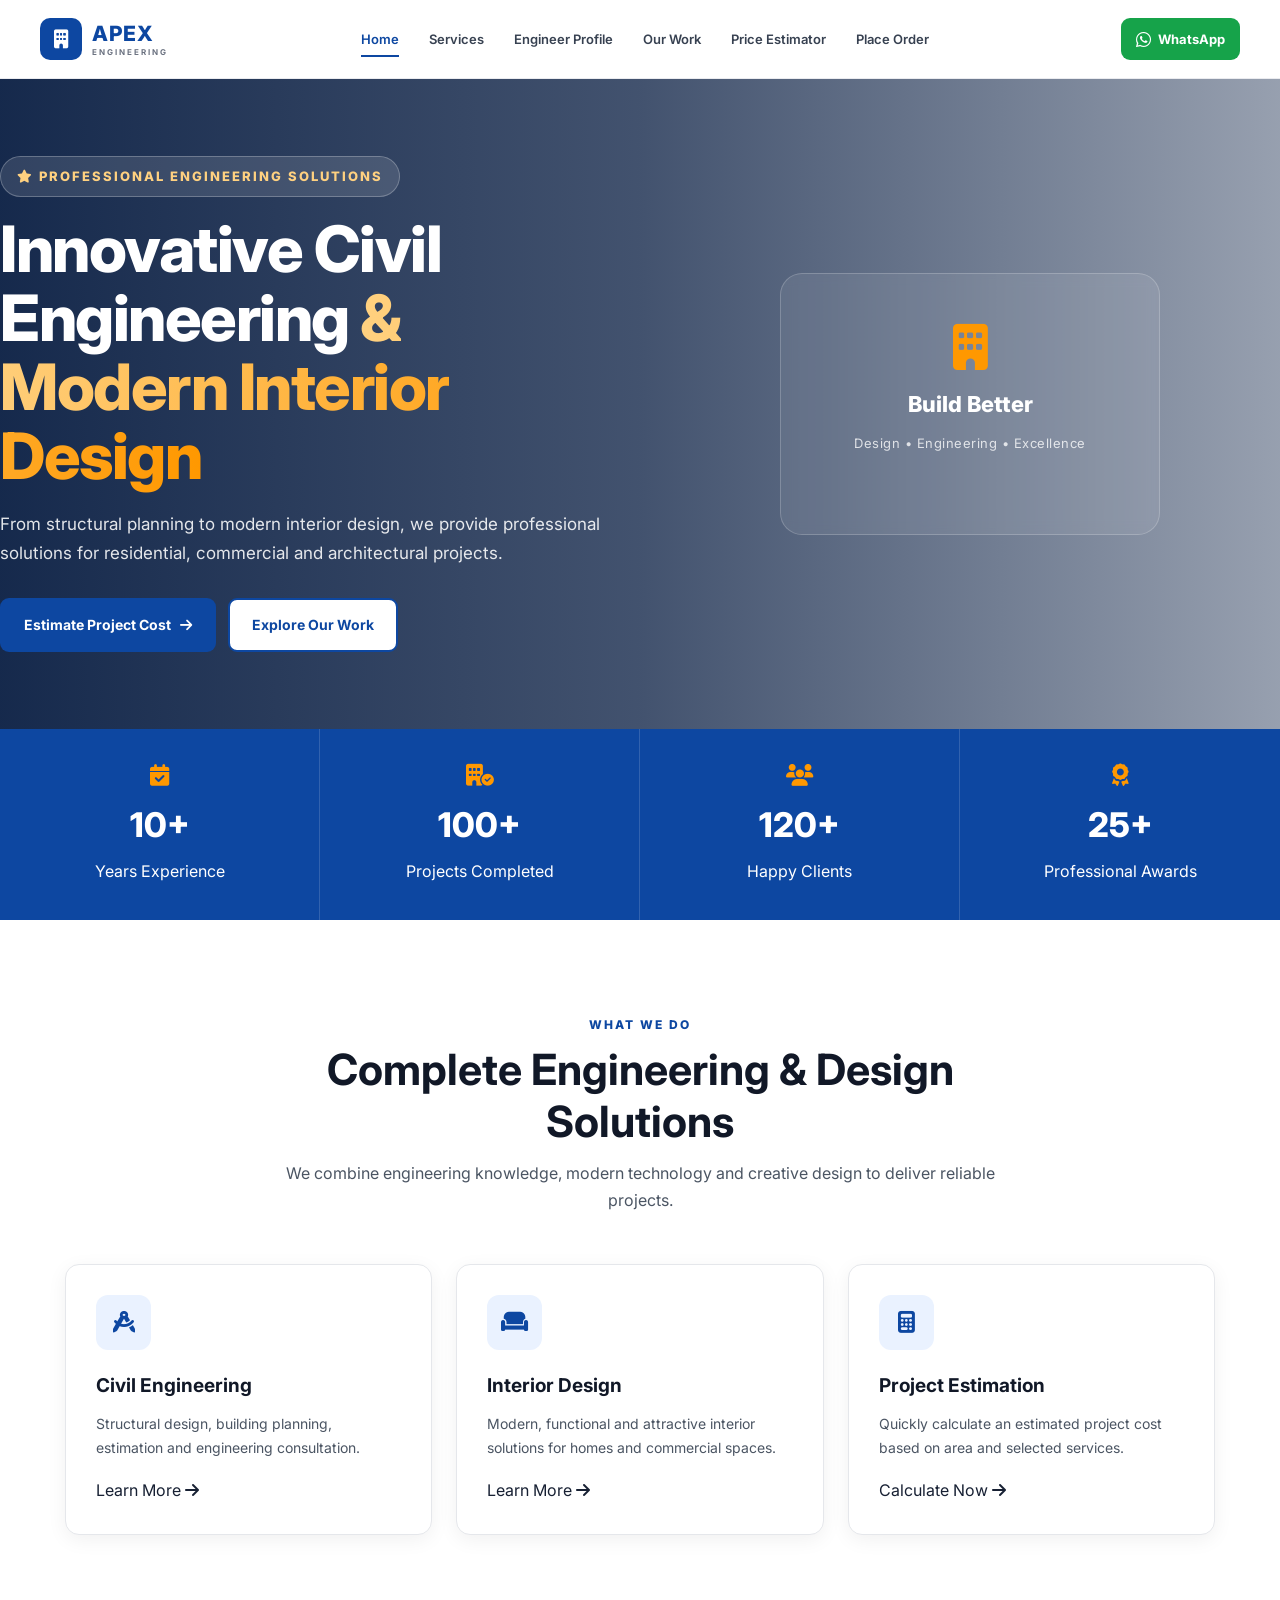
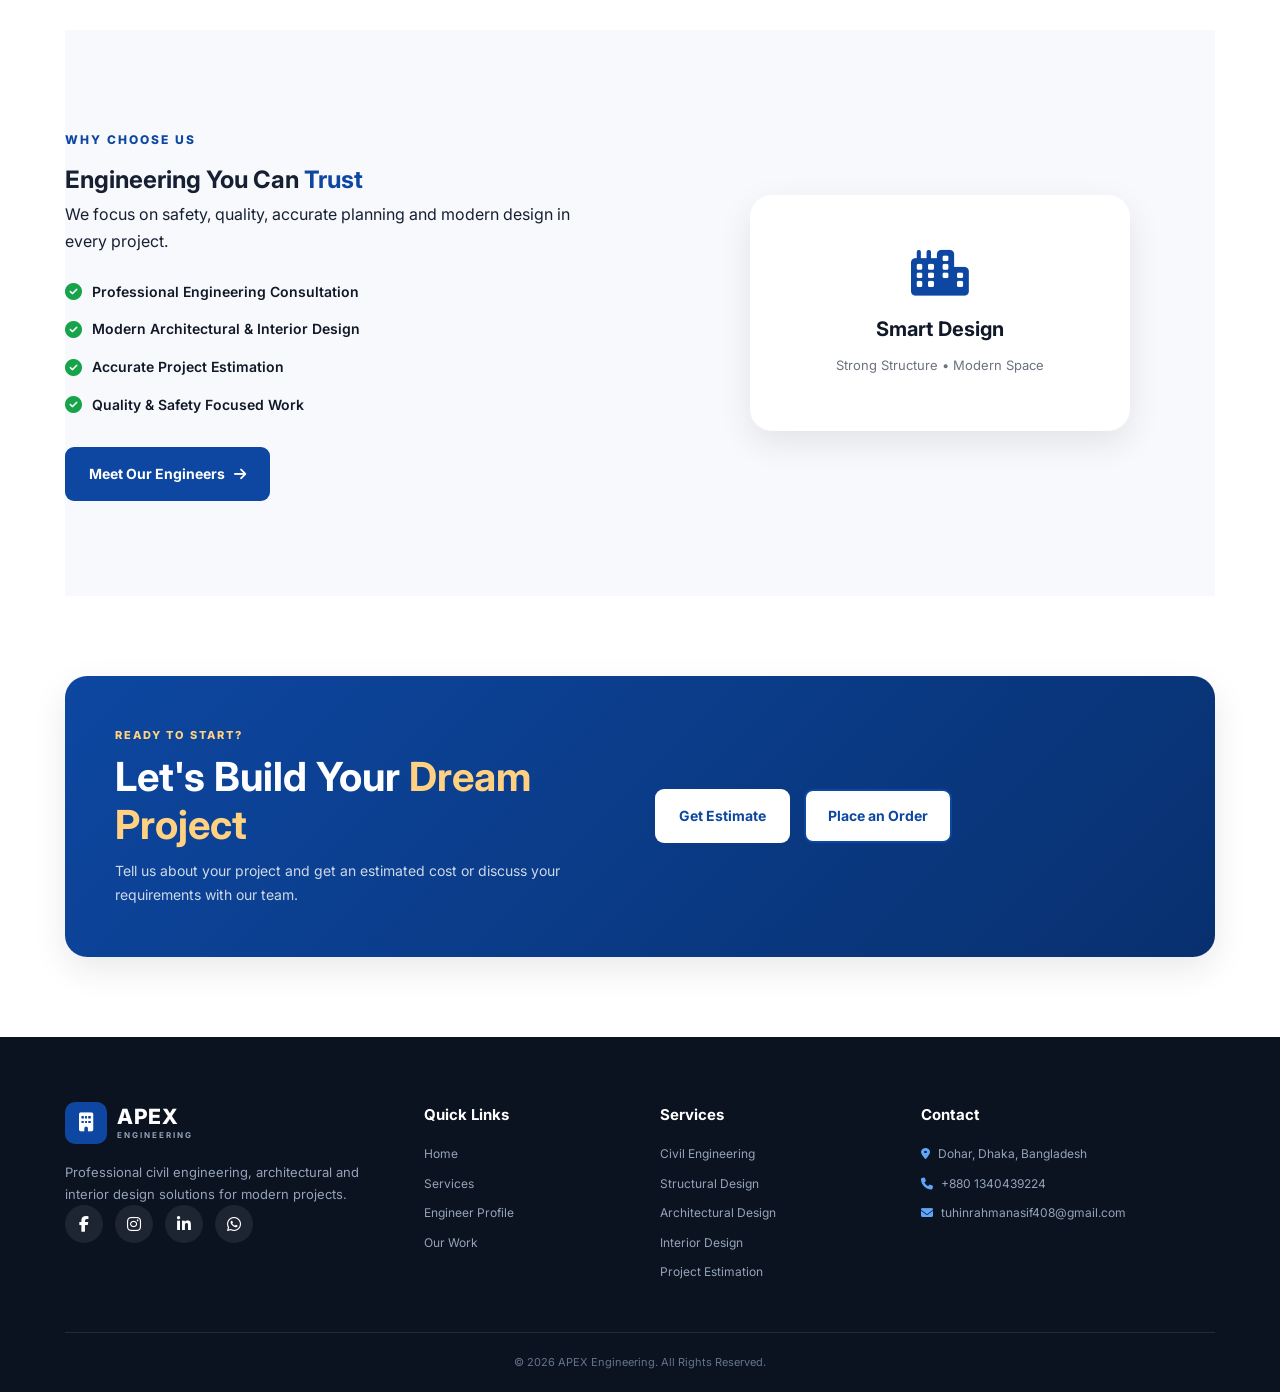
==== commit 5ef307f1: "full web structure change" ====
--- a/index.html
+++ b/index.html
@@ -1,11 +1,104 @@
 <!DOCTYPE html>
 <html lang="en">
 
+<head>
+
+    <!-- =========================================
+         BASIC META
+    ========================================== -->
+
     <meta charset="UTF-8">
-    <meta http-equiv="refresh" content="0; url='./html/index.html'" >
-    <title>Redirecting...</title>
-    <body>
-        
-    </body>
+
+    <meta
+        name="viewport"
+        content="width=device-width, initial-scale=1.0"
+    >
+
+    <meta
+        name="robots"
+        content="index, follow"
+    >
+
+    <meta
+        name="googlebot"
+        content="index, follow"
+    >
+
+
+    <!-- =========================================
+         SEO
+    ========================================== -->
+
+    <title>
+        APEX Engineering | Civil, Structural, Architectural & Interior Design
+    </title>
+
+    <meta
+        name="description"
+        content="APEX Engineering provides professional civil engineering, structural design, architectural design, interior design, cost estimation and project consultation services in Bangladesh."
+    >
+
+
+    <!-- =========================================
+         OPEN GRAPH
+    ========================================== -->
+
+    <meta
+        property="og:type"
+        content="website"
+    >
+
+    <meta
+        property="og:title"
+        content="APEX Engineering | Professional Engineering Services"
+    >
+
+    <meta
+        property="og:description"
+        content="Professional civil, structural, architectural and interior design services by APEX Engineering."
+    >
+
+    <meta
+        property="og:site_name"
+        content="APEX Engineering"
+    >
+
+
+    <!-- =========================================
+         THEME COLOR
+    ========================================== -->
+
+    <meta
+        name="theme-color"
+        content="#0f172a"
+    >
+
+
+    <!-- =========================================
+         REDIRECT TO MAIN HOME PAGE
+    ========================================== -->
+
+    <meta
+        http-equiv="refresh"
+        content="0; url='./html/index.html'"
+    >
+
+</head>
+
+
+<body>
+
+    <p>
+        Redirecting to APEX Engineering...
+    </p>
+
+
+    <script>
+
+        window.location.replace("./html/index.html");
+
+    </script>
+
+</body>
 
 </html>
